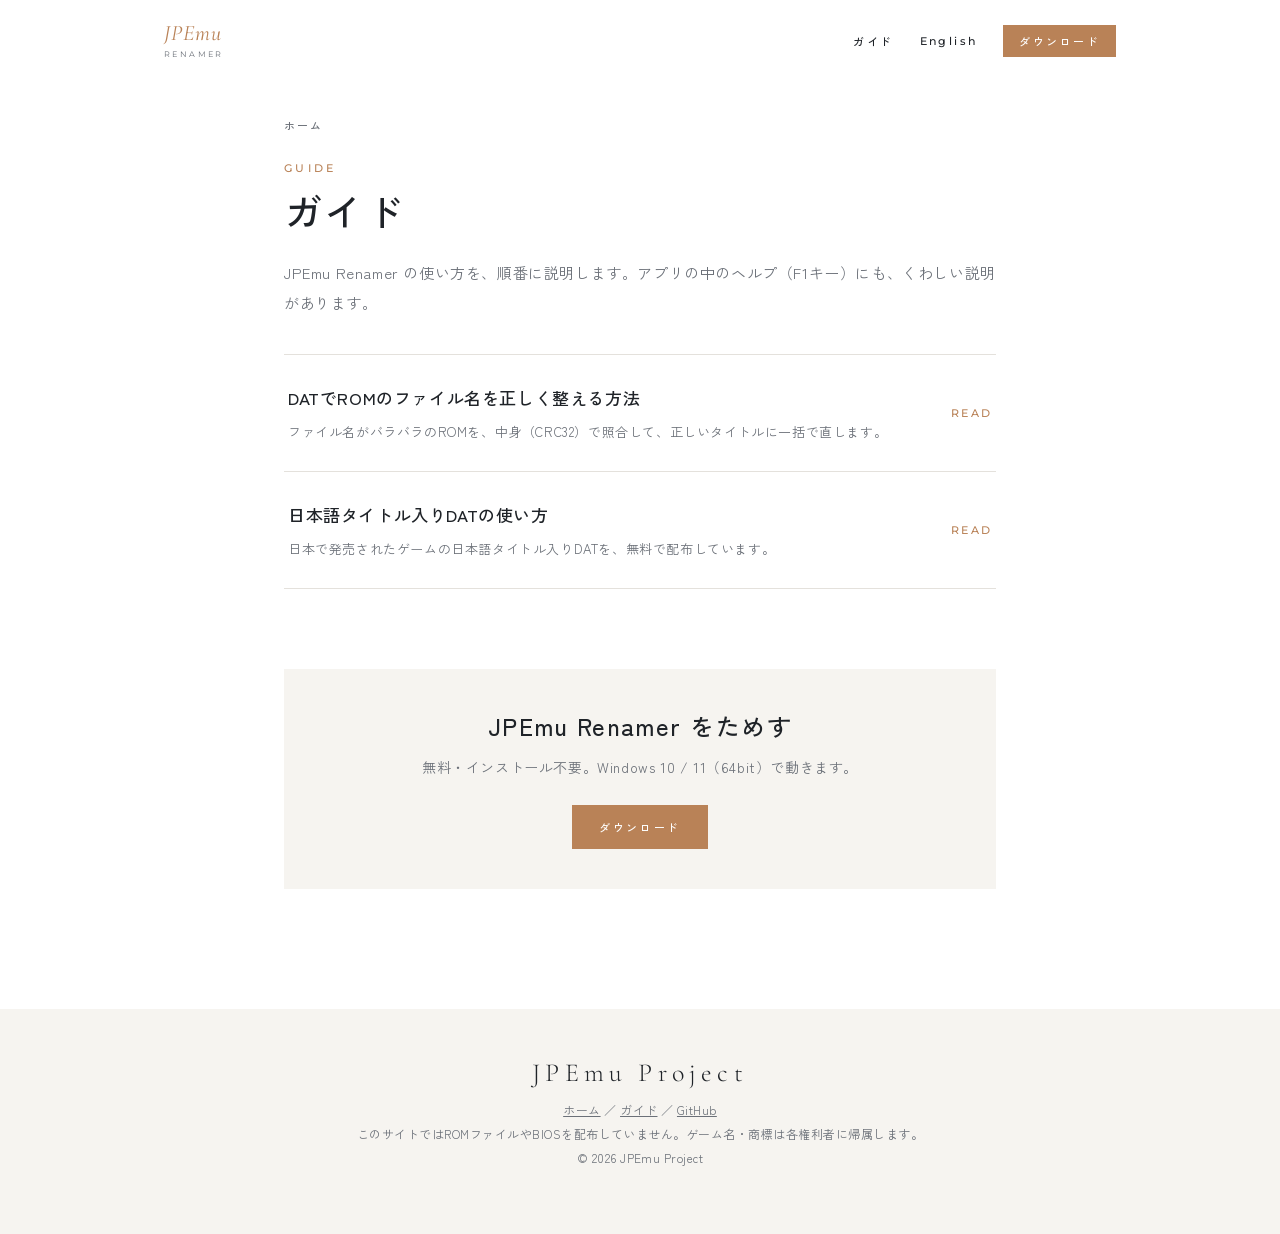
==== guide/index.html @ 420019d1 "説明のページ（ガイド）を日本語・英語で追加し、サイトマップに載せる Co-Authored-By: Claude Sonnet 5.5 <noreply@anthropic.com>" ====
<!doctype html>
<html lang="ja">
<head>
<meta charset="utf-8">
<meta name="viewport" content="width=device-width,initial-scale=1,viewport-fit=cover">
<title>ガイド｜JPEmu Renamer</title>
<meta name="description" content="無料のWindows用エミュレーターランチャー JPEmu Renamer の使い方ガイド。DATでROMのファイル名を整える方法や、日本語タイトル入りDATの使い方を説明します。">
<link rel="canonical" href="https://jpemu-project.github.io/guide/">
<link rel="alternate" hreflang="ja" href="https://jpemu-project.github.io/guide/">
<link rel="alternate" hreflang="en" href="https://jpemu-project.github.io/en/guide/">
<link rel="alternate" hreflang="x-default" href="https://jpemu-project.github.io/en/guide/">
<meta property="og:type" content="website">
<meta property="og:site_name" content="JPEmu Renamer">
<meta property="og:title" content="ガイド｜JPEmu Renamer">
<meta property="og:description" content="JPEmu Renamer の使い方ガイド。DATでROMのファイル名を整える方法、日本語DATの使い方。">
<meta property="og:url" content="https://jpemu-project.github.io/guide/">
<meta property="og:image" content="https://jpemu-project.github.io/img/main.jpg">
<meta property="og:locale" content="ja_JP">
<meta name="twitter:card" content="summary_large_image">
<link rel="preconnect" href="https://fonts.googleapis.com">
<link rel="preconnect" href="https://fonts.gstatic.com" crossorigin>
<link rel="stylesheet" href="https://fonts.googleapis.com/css2?family=Cormorant+Garamond:ital,wght@0,300;0,400;1,400&family=Montserrat:wght@400;500&family=Zen+Kaku+Gothic+New:wght@400;500&display=swap">
<link rel="stylesheet" href="/guide/guide.css">
</head>
<body>
<header class="bar">
  <a class="logo" href="/">JPEmu<small>RENAMER</small></a>
  <nav>
    <a href="/guide/">ガイド</a>
    <a class="hide-s" href="/en/guide/" hreflang="en" lang="en">English</a>
    <a class="dl" href="/#download">ダウンロード</a>
  </nav>
</header>

<main>
  <p class="crumb"><a href="/">ホーム</a></p>
  <p class="eyebrow">GUIDE</p>
  <h1>ガイド</h1>
  <p class="lead">JPEmu Renamer の使い方を、順番に説明します。アプリの中のヘルプ（F1キー）にも、くわしい説明があります。</p>

  <ul class="cards">
    <li><a href="/guide/rename-roms-with-dat.html"><div><strong>DATでROMのファイル名を正しく整える方法</strong><span>ファイル名がバラバラのROMを、中身（CRC32）で照合して、正しいタイトルに一括で直します。</span></div><i>READ</i></a></li>
    <li><a href="/guide/japanese-dat.html"><div><strong>日本語タイトル入りDATの使い方</strong><span>日本で発売されたゲームの日本語タイトル入りDATを、無料で配布しています。</span></div><i>READ</i></a></li>
  </ul>

  <section class="cta">
    <h2>JPEmu Renamer をためす</h2>
    <p>無料・インストール不要。Windows 10 / 11（64bit）で動きます。</p>
    <a class="btn fill" href="/#download">ダウンロード</a>
  </section>
</main>

<footer>
  <div class="fname">JPEmu Project</div>
  <div><a href="/">ホーム</a> ／ <a href="/guide/">ガイド</a> ／ <a href="https://github.com/jpemu-project/JPEmu-Renamer">GitHub</a></div>
  <div>このサイトではROMファイルやBIOSを配布していません。ゲーム名・商標は各権利者に帰属します。</div>
  <div>© 2026 JPEmu Project</div>
</footer>
</body>
</html>
---- guide/guide.css ----
/* JPEmu Renamer ガイドページ用。トップページと同じ色・フォントを使う */
:root{
  --ink:#1f2328; --sub:#6b7078; --line:#e4e1dc; --paper:#ffffff; --paper2:#f6f4f0;
  --copper:#b98257; --copper-dark:#8f6040;
  --f-serif:"Cormorant Garamond","Zen Kaku Gothic New",serif;
  --f-label:"Montserrat","Zen Kaku Gothic New",sans-serif;
  --f-body:"Zen Kaku Gothic New","Hiragino Sans","Yu Gothic",sans-serif;
}
*{box-sizing:border-box}
html{scroll-behavior:smooth}
body{margin:0;background:var(--paper);color:var(--ink);font-family:var(--f-body);font-size:15px;line-height:2;letter-spacing:.04em}
html[lang="en"] body{letter-spacing:.01em;line-height:1.9;font-family:"Segoe UI",system-ui,-apple-system,"Helvetica Neue",Arial,sans-serif}
a{color:var(--copper-dark)}
a:hover{color:var(--copper)}
:focus-visible{outline:1px solid var(--copper);outline-offset:4px}

/* 上の細いバー */
.bar{display:flex;align-items:center;justify-content:space-between;gap:16px;max-width:1000px;margin:0 auto;padding:22px 24px}
.bar .logo{font:italic 400 22px/1 var(--f-serif);letter-spacing:.04em;color:var(--copper);text-decoration:none}
.bar .logo small{display:block;margin-top:5px;font:400 8px var(--f-label);letter-spacing:.3em;font-style:normal;color:var(--sub)}
.bar nav{display:flex;align-items:center;gap:26px;font:500 11px var(--f-label);letter-spacing:.22em}
.bar nav a{color:var(--ink);text-decoration:none}
.bar nav a:hover{color:var(--copper)}
.bar nav a.dl{padding:8px 16px;background:var(--copper);color:#fff}
.bar nav a.dl:hover{background:var(--copper-dark);color:#fff}

/* 本文 */
main{max-width:760px;margin:0 auto;padding:36px 24px 20px}
.crumb{margin:0 0 28px;font:500 11px var(--f-label);letter-spacing:.2em;color:var(--sub)}
.crumb a{color:var(--sub);text-decoration:none}
.crumb a:hover{color:var(--copper)}
.eyebrow{margin:0;font:500 11px var(--f-label);letter-spacing:.3em;color:var(--copper)}
h1,h2{text-wrap:balance;word-break:auto-phrase}
h1{margin:10px 0 0;font:300 clamp(30px,5vw,44px)/1.35 var(--f-serif);letter-spacing:.08em}
html[lang="ja"] h1{font-weight:500;letter-spacing:.06em;font-size:clamp(26px,4.4vw,38px);font-family:var(--f-body)}
.lead{margin:22px 0 0;color:var(--sub)}
h2{margin:72px 0 0;padding-top:28px;border-top:1px solid var(--line);font:300 clamp(24px,3.4vw,30px)/1.4 var(--f-serif);letter-spacing:.1em}
html[lang="ja"] h2{font-weight:500;font-family:var(--f-body);letter-spacing:.06em;font-size:clamp(20px,3vw,24px)}
h2 + p, h2 + ul{margin-top:18px}
p{margin:16px 0 0}
ul{margin:16px 0 0;padding-left:1.4em}
li{margin:4px 0}
code{font:13px/1.6 Consolas,"Cascadia Mono",monospace;background:var(--paper2);padding:1px 6px;border-radius:3px}

ol.steps{list-style:none;counter-reset:s;margin:24px 0 0;padding:0}
ol.steps li{counter-increment:s;display:grid;grid-template-columns:72px 1fr;gap:18px;padding:24px 0;border-top:1px solid var(--line);margin:0}
ol.steps li:last-child{border-bottom:1px solid var(--line)}
ol.steps li::before{content:counter(s,decimal-leading-zero);font:300 34px/1 var(--f-serif);color:var(--copper)}
ol.steps strong{display:block;font-weight:500}
ol.steps span{display:block;font-size:14px;color:var(--sub)}

table{width:100%;border-collapse:collapse;margin:22px 0 0;font-size:14px}
th,td{padding:12px 14px;border-top:1px solid var(--line);text-align:left;vertical-align:top}
th{font:500 11px var(--f-label);letter-spacing:.18em;color:var(--copper);white-space:nowrap}
tr:last-child td{border-bottom:1px solid var(--line)}
td:first-child{white-space:nowrap;font-weight:500}

.note{margin:28px 0 0;padding:16px 20px;background:var(--paper2);font-size:14px;color:var(--sub);border-left:2px solid var(--copper)}
figure{margin:32px 0 0}
figure a{display:block;border:1px solid var(--line);overflow:hidden}
figure img{display:block;width:100%;height:auto}
figcaption{margin-top:10px;font-size:12px;color:var(--sub);text-align:center}

/* ガイド一覧 */
.cards{list-style:none;margin:36px 0 0;padding:0;border-top:1px solid var(--line)}
.cards li{margin:0}
.cards a{display:grid;grid-template-columns:1fr auto;gap:16px;padding:26px 4px;border-bottom:1px solid var(--line);text-decoration:none;color:var(--ink)}
.cards a:hover strong{color:var(--copper)}
.cards strong{display:block;font-weight:500;font-size:17px;transition:color .2s}
.cards span{display:block;margin-top:4px;font-size:13px;color:var(--sub)}
.cards i{align-self:center;font:500 11px var(--f-label);letter-spacing:.2em;color:var(--copper);font-style:normal}

/* ダウンロードへの案内 */
.cta{margin:80px 0 0;padding:40px 24px;text-align:center;background:var(--paper2)}
.cta h2{margin:0;padding:0;border:0;font-size:22px}
.cta p{margin:10px 0 24px;color:var(--sub);font-size:14px}
.btn{display:inline-flex;align-items:center;gap:14px;padding:13px 26px;border:1px solid var(--ink);text-decoration:none;
  font:500 11px var(--f-label);letter-spacing:.24em;white-space:nowrap;background:none;color:var(--ink)}
.btn:hover{background:var(--ink);color:#fff}
.btn.fill{background:var(--copper);border-color:var(--copper);color:#fff}
.btn.fill:hover{background:var(--copper-dark);border-color:var(--copper-dark);color:#fff}
.cta .btn + .btn{margin-left:10px}

footer{margin-top:100px;padding:48px 24px 64px;background:var(--paper2);text-align:center;font-size:12px;color:var(--sub);letter-spacing:.04em}
footer .fname{font:300 26px var(--f-serif);letter-spacing:.2em;color:var(--ink);margin-bottom:10px}
footer a{color:var(--sub)}

@media (max-width:640px){
  .bar{padding:16px 18px}
  .bar nav{gap:14px;letter-spacing:.12em}
  .bar nav .hide-s{display:none}
  main{padding:24px 18px 10px}
  ol.steps li{grid-template-columns:48px 1fr;gap:12px}
  th,td{padding:10px 8px}
  td:first-child,th{white-space:normal}
  .cta .btn + .btn{margin:10px 0 0}
}
@media (prefers-reduced-motion:reduce){html{scroll-behavior:auto}}
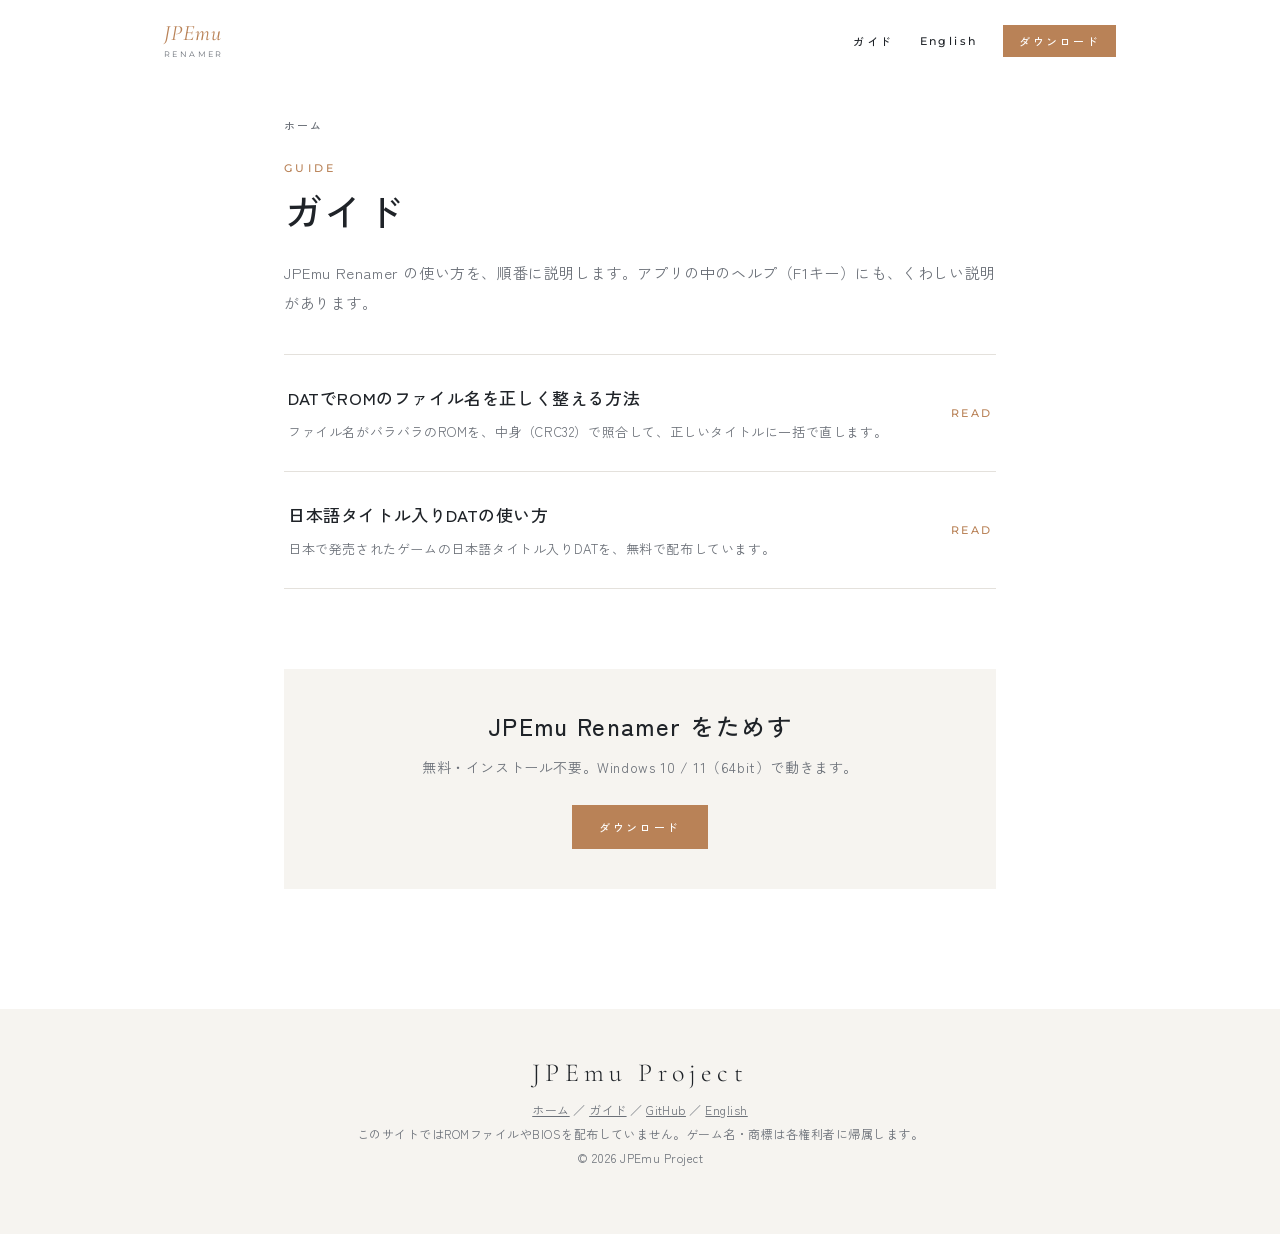
==== commit 2fdaf660: "ガイドのページの下に、日本語と英語を切り替えるリンクを足す（スマホでも見える） Co-Authored-By: Claude Sonnet 5.5 <noreply@anthropic.com>" ====
--- a/guide/index.html
+++ b/guide/index.html
@@ -52,7 +52,7 @@
 
 <footer>
   <div class="fname">JPEmu Project</div>
-  <div><a href="/">ホーム</a> ／ <a href="/guide/">ガイド</a> ／ <a href="https://github.com/jpemu-project/JPEmu-Renamer">GitHub</a></div>
+  <div><a href="/">ホーム</a> ／ <a href="/guide/">ガイド</a> ／ <a href="https://github.com/jpemu-project/JPEmu-Renamer">GitHub</a> ／ <a href="/en/guide/" hreflang="en" lang="en">English</a></div>
   <div>このサイトではROMファイルやBIOSを配布していません。ゲーム名・商標は各権利者に帰属します。</div>
   <div>© 2026 JPEmu Project</div>
 </footer>
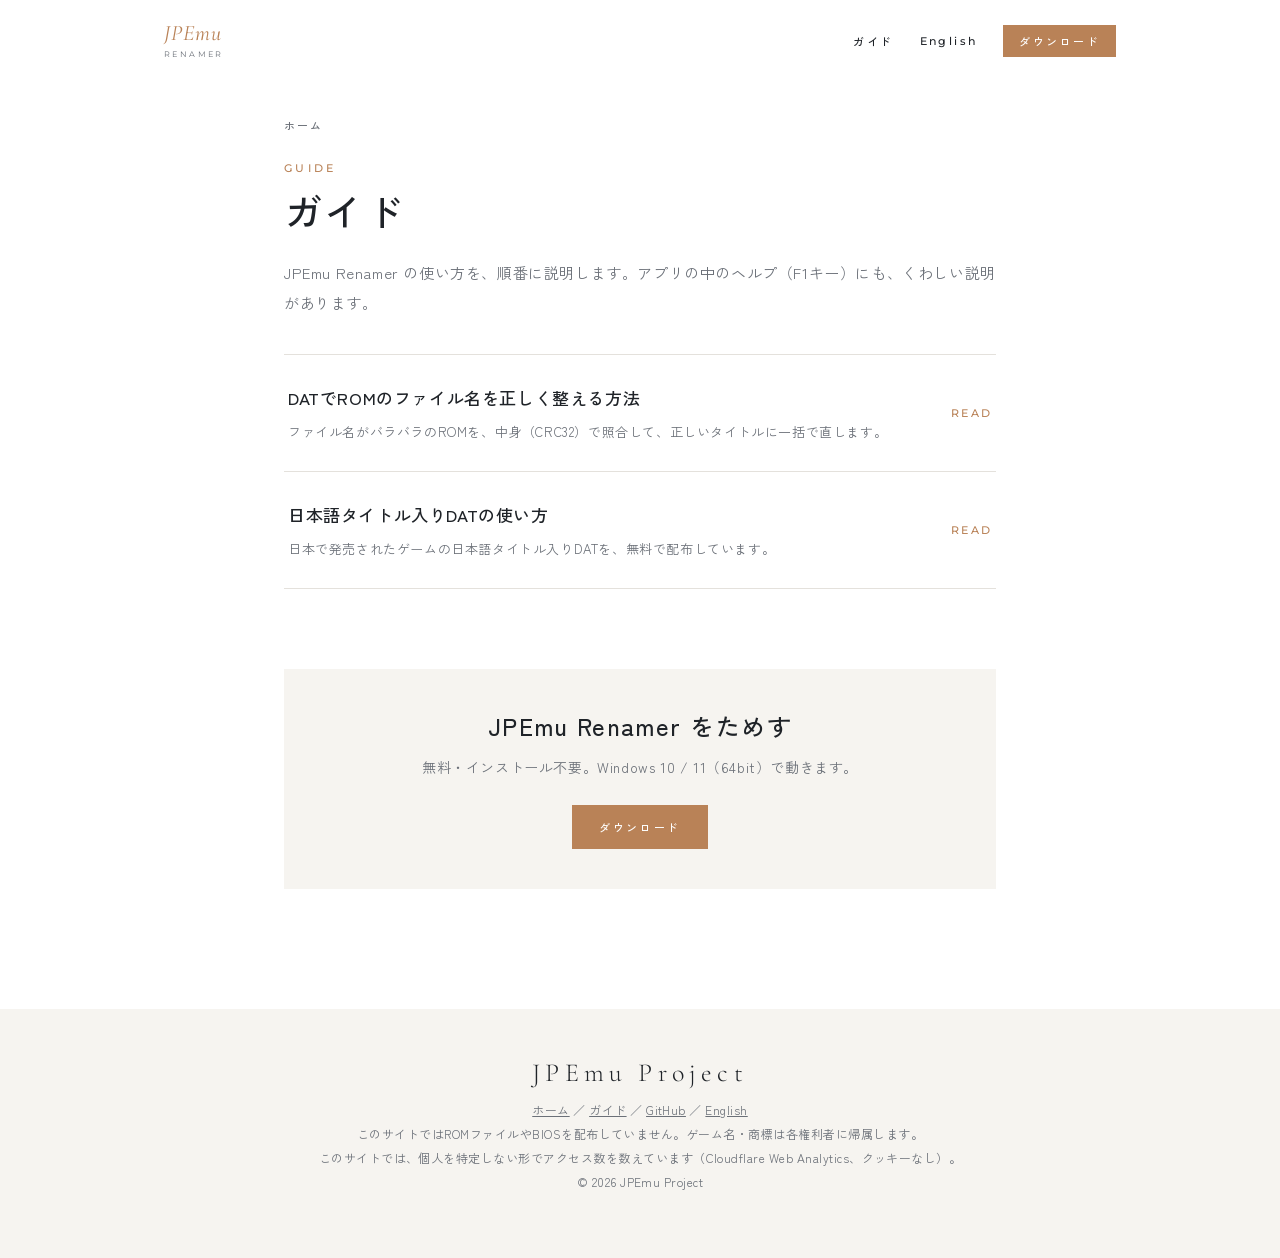
==== commit 064b1401: "全ページのフッターに、アクセス数を数えていることの一文を足す 「個人を特定しない形でアクセス数を数えています（Cloudflare Web Analytics、クッキーなし）」。トップページ、ガイド、" ====
--- a/guide/index.html
+++ b/guide/index.html
@@ -17,6 +17,9 @@
 <meta property="og:image" content="https://jpemu-project.github.io/img/main.jpg">
 <meta property="og:locale" content="ja_JP">
 <meta name="twitter:card" content="summary_large_image">
+<link rel="icon" href="/favicon.ico" sizes="any">
+<link rel="apple-touch-icon" href="/img/app-icon-256.png">
+<script type="module" src="https://static.cloudflareinsights.com/beacon.min.js" data-cf-beacon='{"token": "e24be121c1d54c88b2a93acdfb88f5db"}'></script>
 <link rel="preconnect" href="https://fonts.googleapis.com">
 <link rel="preconnect" href="https://fonts.gstatic.com" crossorigin>
 <link rel="stylesheet" href="https://fonts.googleapis.com/css2?family=Cormorant+Garamond:ital,wght@0,300;0,400;1,400&family=Montserrat:wght@400;500&family=Zen+Kaku+Gothic+New:wght@400;500&display=swap">
@@ -54,6 +57,7 @@
   <div class="fname">JPEmu Project</div>
   <div><a href="/">ホーム</a> ／ <a href="/guide/">ガイド</a> ／ <a href="https://github.com/jpemu-project/JPEmu-Renamer">GitHub</a> ／ <a href="/en/guide/" hreflang="en" lang="en">English</a></div>
   <div>このサイトではROMファイルやBIOSを配布していません。ゲーム名・商標は各権利者に帰属します。</div>
+  <div>このサイトでは、個人を特定しない形でアクセス数を数えています（Cloudflare Web Analytics、クッキーなし）。</div>
   <div>© 2026 JPEmu Project</div>
 </footer>
 </body>
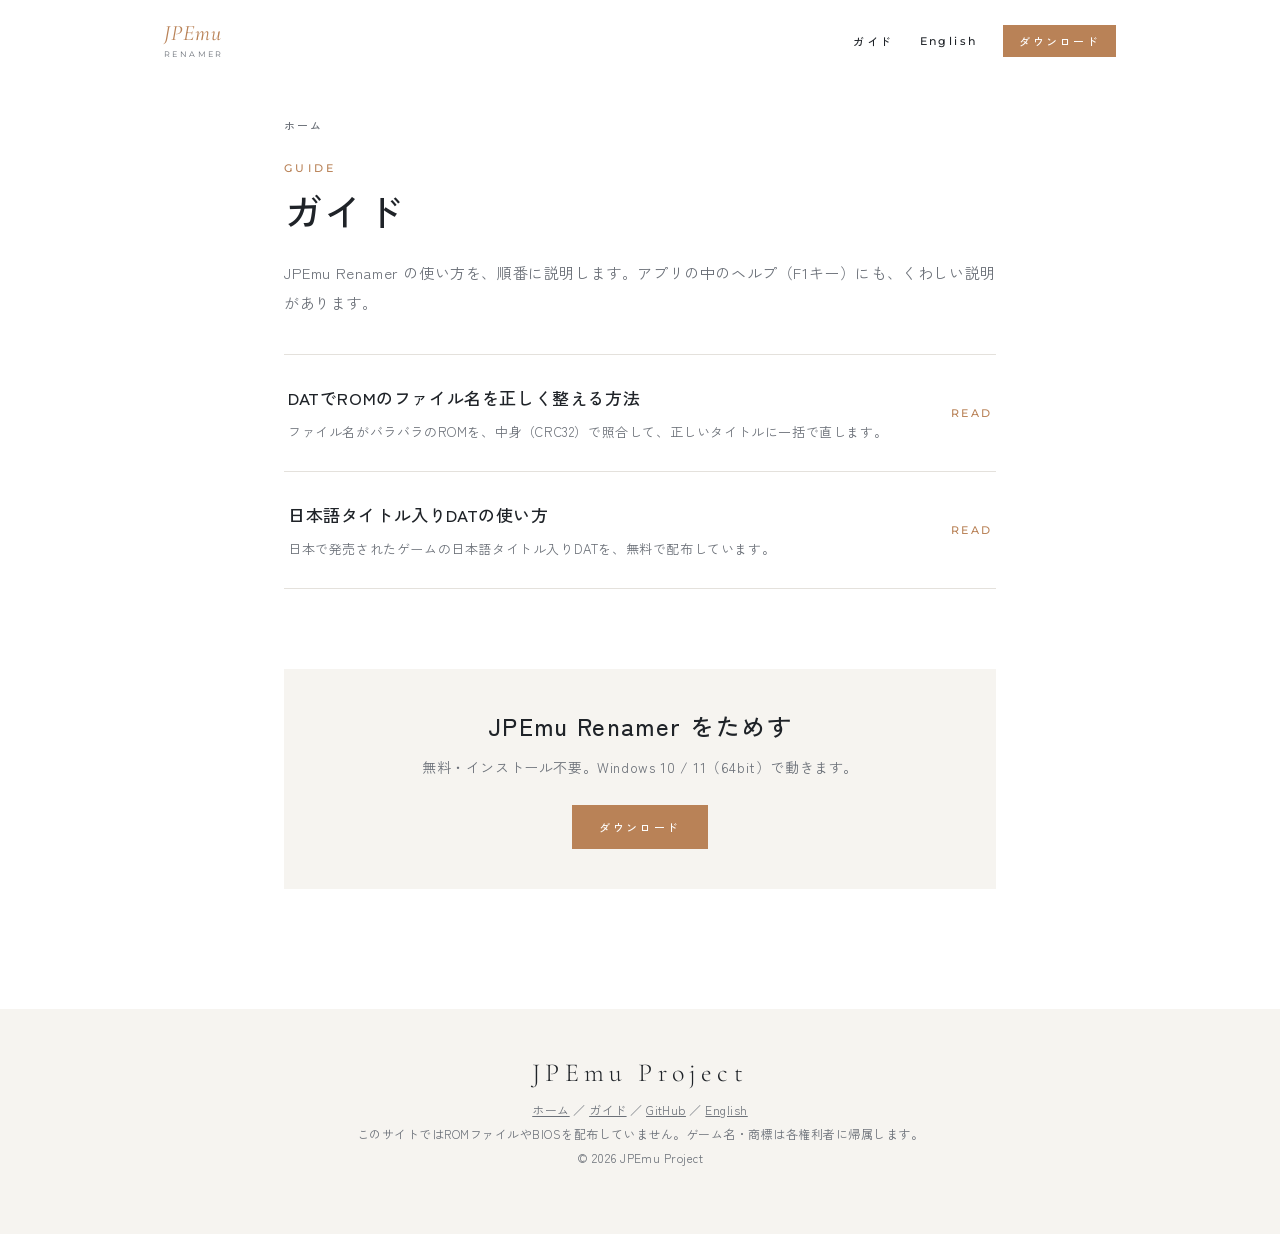
==== commit c409c462: "アクセス解析（Cloudflare Web Analytics）の数える1行を、全ページの head に足す Co-Authored-By: Claude Sonnet 5.5 <noreply@an" ====
--- a/guide/index.html
+++ b/guide/index.html
@@ -57,7 +57,6 @@
   <div class="fname">JPEmu Project</div>
   <div><a href="/">ホーム</a> ／ <a href="/guide/">ガイド</a> ／ <a href="https://github.com/jpemu-project/JPEmu-Renamer">GitHub</a> ／ <a href="/en/guide/" hreflang="en" lang="en">English</a></div>
   <div>このサイトではROMファイルやBIOSを配布していません。ゲーム名・商標は各権利者に帰属します。</div>
-  <div>このサイトでは、個人を特定しない形でアクセス数を数えています（Cloudflare Web Analytics、クッキーなし）。</div>
   <div>© 2026 JPEmu Project</div>
 </footer>
 </body>
